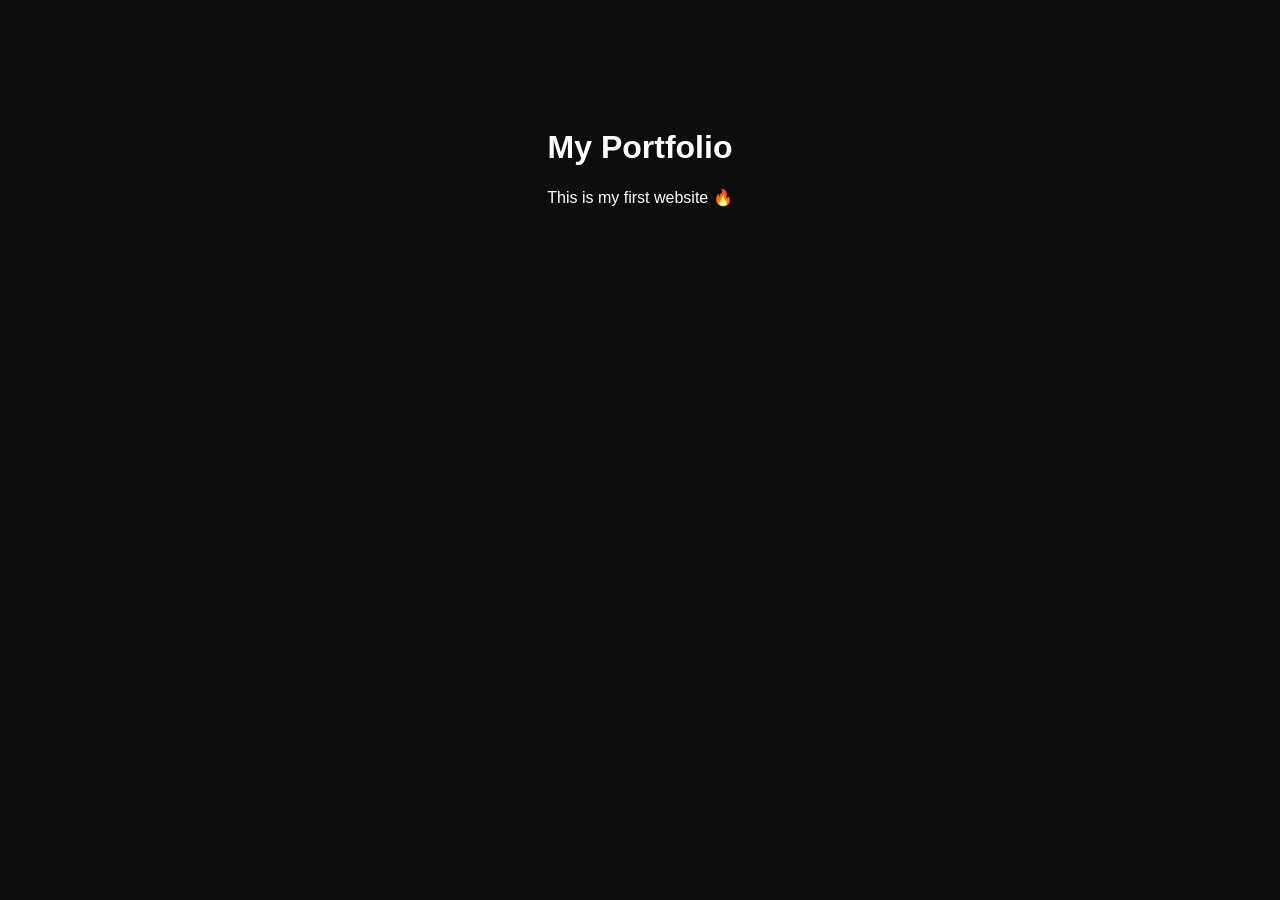
==== index.html @ c4100499 "first commit" ====
<!DOCTYPE html>
<html lang="en">
<head>
  <meta charset="UTF-8">
  <title>My Portfolio</title>
  <link rel="stylesheet" href="style.css">
</head>
<body>

  <h1>My Portfolio</h1>
  <p>This is my first website 🔥</p>

</body>
</html>
---- style.css ----
body {
  background: #0d0d0d;
  color: white;
  font-family: Arial;
  text-align: center;
  padding-top: 100px;
}
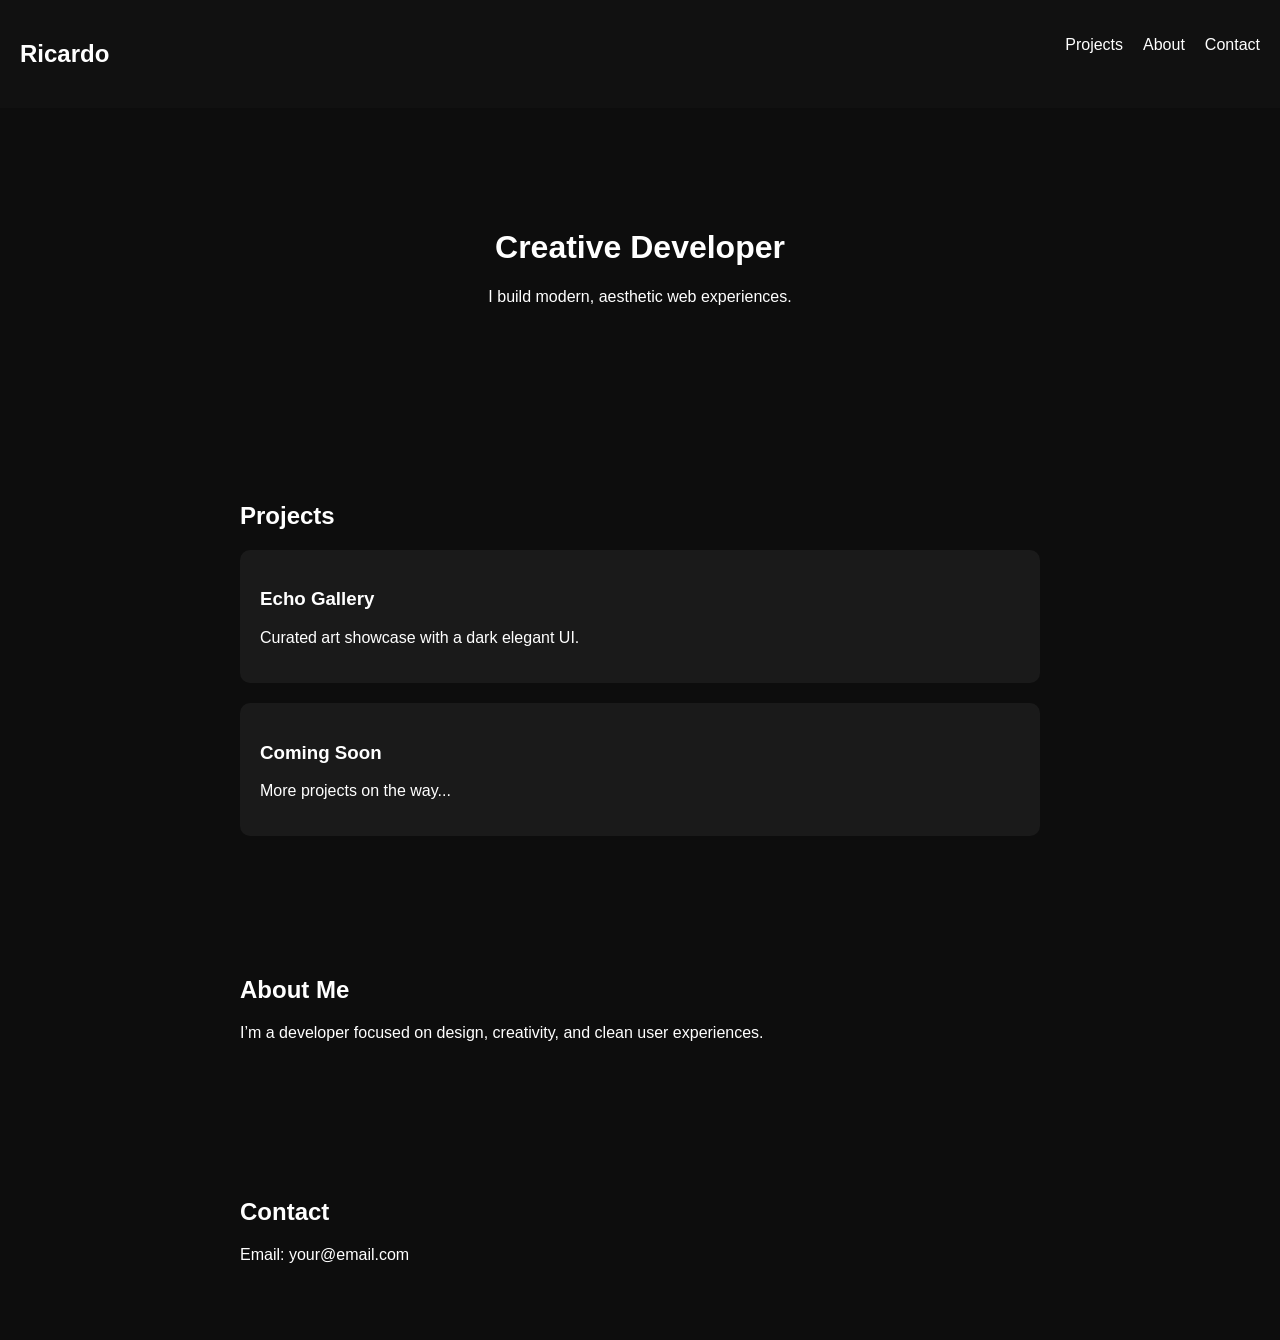
==== commit 9224c653: "describe change" ====
--- a/index.html
+++ b/index.html
@@ -2,13 +2,49 @@
 <html lang="en">
 <head>
   <meta charset="UTF-8">
-  <title>My Portfolio</title>
+  <title>Ricardo | Portfolio</title>
   <link rel="stylesheet" href="style.css">
 </head>
 <body>
 
-  <h1>My Portfolio</h1>
-  <p>This is my first website 🔥</p>
+  <nav>
+    <h2>Ricardo</h2>
+    <ul>
+      <li><a href="#projects">Projects</a></li>
+      <li><a href="#about">About</a></li>
+      <li><a href="#contact">Contact</a></li>
+    </ul>
+  </nav>
+
+  <header>
+    <h1>Creative Developer</h1>
+    <p>I build modern, aesthetic web experiences.</p>
+  </header>
+
+  <section id="projects">
+    <h2>Projects</h2>
+
+    <div class="project">
+      <h3>Echo Gallery</h3>
+      <p>Curated art showcase with a dark elegant UI.</p>
+    </div>
+
+    <div class="project">
+      <h3>Coming Soon</h3>
+      <p>More projects on the way...</p>
+    </div>
+
+  </section>
+
+  <section id="about">
+    <h2>About Me</h2>
+    <p>I’m a developer focused on design, creativity, and clean user experiences.</p>
+  </section>
+
+  <section id="contact">
+    <h2>Contact</h2>
+    <p>Email: your@email.com</p>
+  </section>
 
 </body>
 </html>
--- a/style.css
+++ b/style.css
@@ -1,7 +1,51 @@
 body {
+  margin: 0;
+  font-family: Arial, sans-serif;
   background: #0d0d0d;
   color: white;
-  font-family: Arial;
+}
+
+/* NAVBAR */
+nav {
+  display: flex;
+  justify-content: space-between;
+  padding: 20px;
+  background: #111;
+}
+
+nav ul {
+  display: flex;
+  list-style: none;
+  gap: 20px;
+}
+
+nav a {
+  color: white;
+  text-decoration: none;
+}
+
+/* HEADER */
+header {
   text-align: center;
-  padding-top: 100px;
+  padding: 100px 20px;
+}
+
+/* SECTIONS */
+section {
+  padding: 60px 20px;
+  max-width: 800px;
+  margin: auto;
+}
+
+/* PROJECT CARDS */
+.project {
+  background: #1a1a1a;
+  padding: 20px;
+  margin-top: 20px;
+  border-radius: 10px;
+  transition: 0.3s;
+}
+
+.project:hover {
+  transform: scale(1.03);
 }
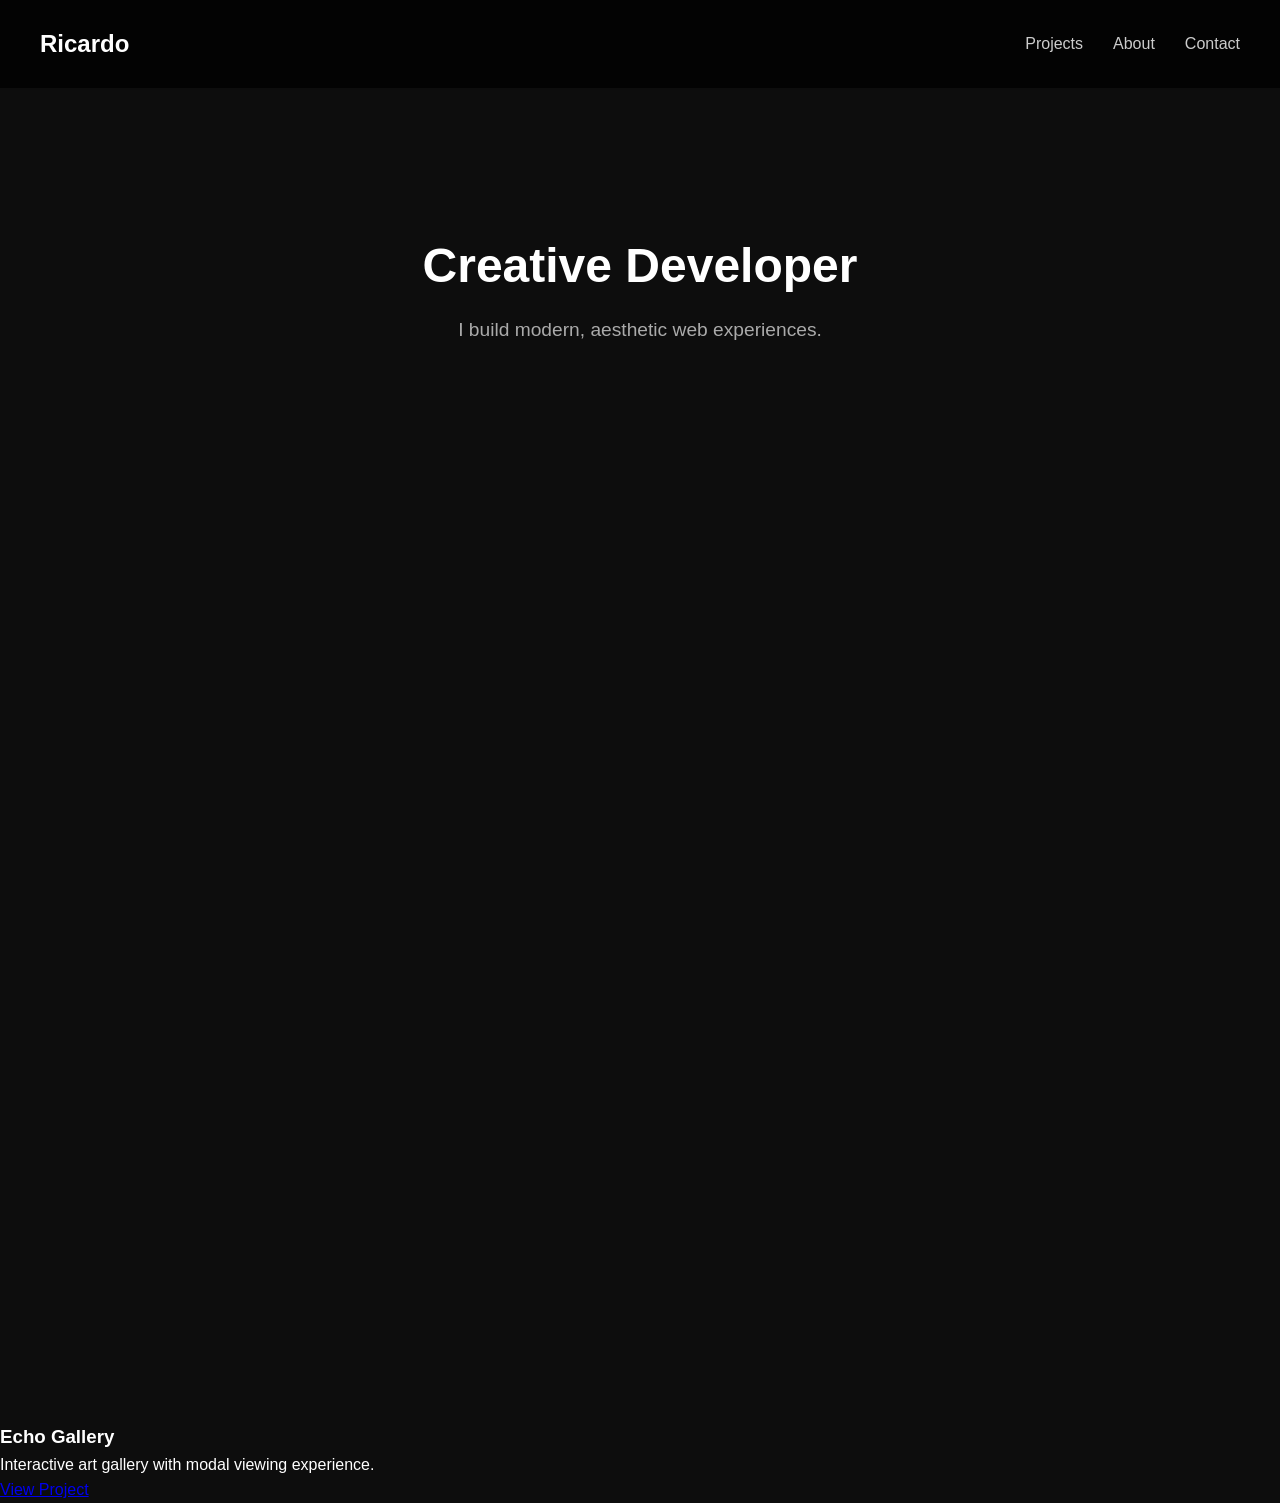
==== commit ff3e0746: "fixed project link placement" ====
--- a/index.html
+++ b/index.html
@@ -21,7 +21,7 @@
     <p>I build modern, aesthetic web experiences.</p>
   </header>
 
-  <section id="projects">
+  <section id="projects" class="hidden">
     <h2>Projects</h2>
 
     <div class="project">
@@ -36,15 +36,19 @@
 
   </section>
 
-  <section id="about">
+  <section id="about" class="hidden">
     <h2>About Me</h2>
     <p>I’m a developer focused on design, creativity, and clean user experiences.</p>
   </section>
 
-  <section id="contact">
+  <section id="contact" class="hidden">
     <h2>Contact</h2>
     <p>Email: your@email.com</p>
   </section>
 
+<h3>Echo Gallery</h3>
+<p>Interactive art gallery with modal viewing experience.</p>
+<a href="echo-gallery/index.html">View Project</a>
+
 </body>
 </html>
--- a/style.css
+++ b/style.css
@@ -1,51 +1,102 @@
+/* RESET */
+* {
+  margin: 0;
+  padding: 0;
+  box-sizing: border-box;
+  scroll-behavior: smooth;
+}
+
 body {
-  margin: 0;
-  font-family: Arial, sans-serif;
+  font-family: 'Segoe UI', sans-serif;
   background: #0d0d0d;
-  color: white;
+  color: #fff;
+  line-height: 1.6;
 }
 
 /* NAVBAR */
 nav {
   display: flex;
   justify-content: space-between;
-  padding: 20px;
-  background: #111;
+  align-items: center;
+  padding: 25px 40px;
+  background: rgba(0,0,0,0.7);
+  backdrop-filter: blur(10px);
+  position: sticky;
+  top: 0;
+}
+
+nav h2 {
+  font-weight: 600;
 }
 
 nav ul {
   display: flex;
   list-style: none;
-  gap: 20px;
+  gap: 30px;
 }
 
 nav a {
+  color: #ccc;
+  text-decoration: none;
+  transition: 0.3s;
+}
+
+nav a:hover {
   color: white;
-  text-decoration: none;
 }
 
 /* HEADER */
 header {
   text-align: center;
-  padding: 100px 20px;
+  padding: 140px 20px 100px;
+}
+
+header h1 {
+  font-size: 3rem;
+  margin-bottom: 10px;
+}
+
+header p {
+  color: #aaa;
+  font-size: 1.2rem;
 }
 
 /* SECTIONS */
 section {
-  padding: 60px 20px;
-  max-width: 800px;
+  padding: 80px 20px;
+  max-width: 900px;
   margin: auto;
+}
+
+section h2 {
+  margin-bottom: 20px;
+  font-size: 2rem;
 }
 
 /* PROJECT CARDS */
 .project {
   background: #1a1a1a;
-  padding: 20px;
+  padding: 25px;
   margin-top: 20px;
-  border-radius: 10px;
-  transition: 0.3s;
+  border-radius: 12px;
+  transition: all 0.3s ease;
+  cursor: pointer;
 }
 
 .project:hover {
-  transform: scale(1.03);
+  transform: translateY(-5px);
+  background: #222;
+  box-shadow: 0 10px 30px rgba(255, 255, 255, 0.1);
+}
+
+/* FADE-IN ANIMATION */
+.hidden {
+  opacity: 0;
+  transform: translateY(20px);
+  transition: all 0.6s ease;
+}
+
+.show {
+  opacity: 1;
+  transform: translateY(0);
 }
